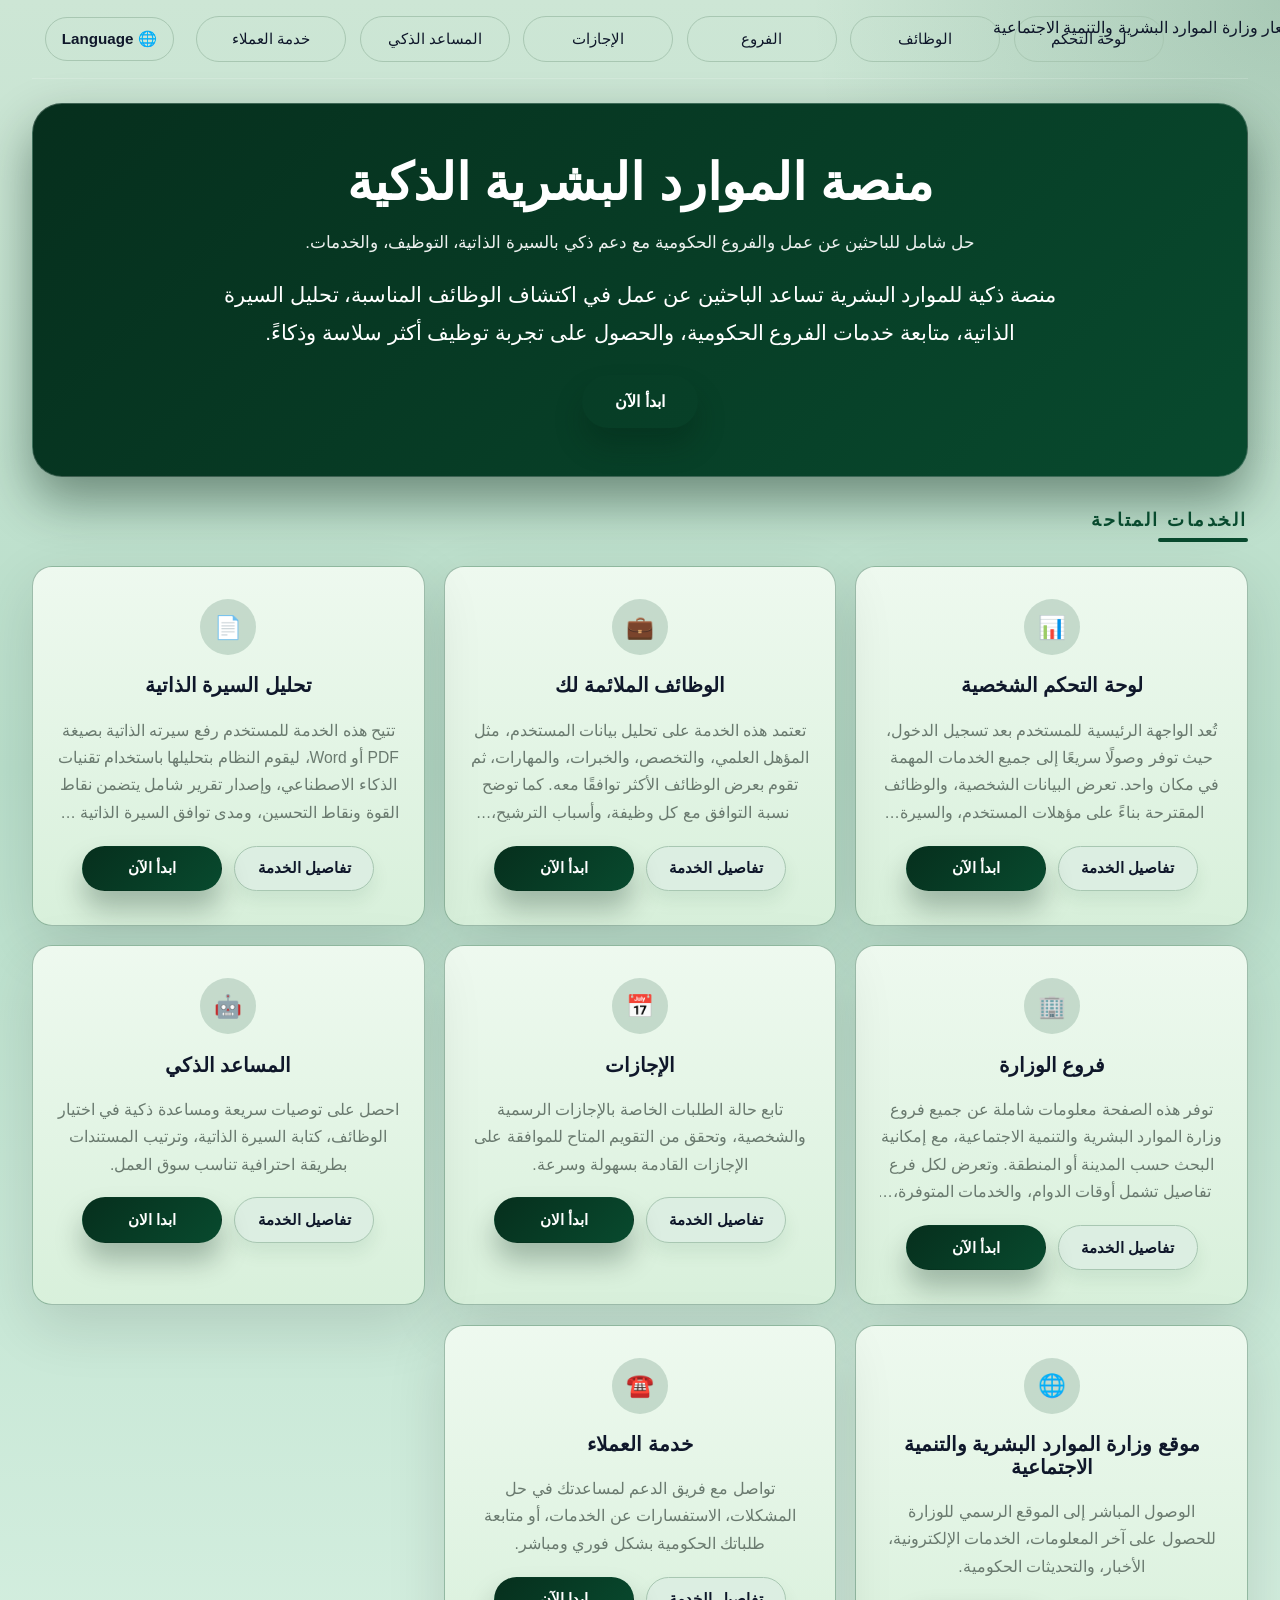
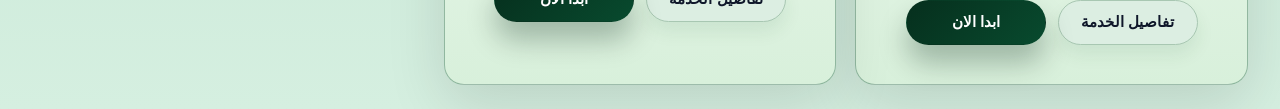
==== index.html @ 4b4c6378 "First commit" ====
<!DOCTYPE html>
<html lang="ar">
<head>
  <meta charset="UTF-8" />
  <meta name="viewport" content="width=device-width, initial-scale=1.0" />
  <title>المنصة الذكية للموارد البشرية</title>
  <link rel="stylesheet" href="styles.css" />
</head>
<body>
  <header class="topbar">
    <div class="lang-wrapper">
      <button id="languageToggle" class="lang-switch" aria-label="Change language">🌐 Language</button>
      <div id="languageMenu" class="lang-menu hidden" aria-label="Language options">
        <button class="lang-option" data-lang="ar">العربية</button>
        <button class="lang-option" data-lang="en">English</button>
      </div>
    </div>
    <button id="menuToggle" class="menu-toggle" aria-label="فتح القائمة">☰</button>
    <nav class="main-nav">
      <button class="nav-btn" data-page="dashboard">لوحة التحكم</button>
      <button class="nav-btn" data-page="jobs">الوظائف</button>
      <button class="nav-btn" data-page="branches">الفروع</button>
      <button class="nav-btn" data-page="holidays">الإجازات</button>
      <button class="nav-btn" data-page="assistant">المساعد الذكي</button>
      <button class="nav-btn" data-page="support">خدمة العملاء</button>
    </nav>
    <img class="header-logo" src="https://www.hrsd.gov.sa/themes/custom/hrsd_saud/logo.svg" alt="شعار وزارة الموارد البشرية والتنمية الاجتماعية" />
  </header>

  <main>
    <section id="home" class="page active">
    <div class="hero">
      <h1>منصة الموارد البشرية الذكية</h1>
      <p>حل شامل للباحثين عن عمل والفروع الحكومية مع دعم ذكي بالسيرة الذاتية، التوظيف، والخدمات.</p>
      <div class="hero-banner">
        <p>منصة ذكية للموارد البشرية تساعد الباحثين عن عمل في اكتشاف الوظائف المناسبة، تحليل السيرة الذاتية، متابعة خدمات الفروع الحكومية، والحصول على تجربة توظيف أكثر سلاسة وذكاءً.</p>
      </div>
      <button id="startBtn" class="primary-btn">ابدأ الآن</button>
    </div>
    <div class="services-header">
      <h2>الخدمات المتاحة</h2>
      <span class="services-underline"></span>
    </div>
    <div class="section-grid">
      <article class="summary-card service-card">
        <div class="service-icon">📊</div>
        <h3>لوحة التحكم الشخصية</h3>
        <p>تُعد الواجهة الرئيسية للمستخدم بعد تسجيل الدخول، حيث توفر وصولًا سريعًا إلى جميع الخدمات المهمة في مكان واحد. تعرض البيانات الشخصية، والوظائف المقترحة بناءً على مؤهلات المستخدم، والسيرة الذاتية المرفوعة، بالإضافة إلى الإشعارات والتنبيهات الخاصة بالوظائف والخدمات الجديدة، مما يسهّل متابعة جميع الأنشطة من خلال لوحة واحدة.</p>
        <div class="card-actions">
          <button class="secondary-btn">تفاصيل الخدمة</button>
          <button class="primary-btn">ابدأ الآن</button>
        </div>
      </article>
      <article class="summary-card service-card">
        <div class="service-icon">💼</div>
        <h3>الوظائف الملائمة لك</h3>
        <p>تعتمد هذه الخدمة على تحليل بيانات المستخدم، مثل المؤهل العلمي، والتخصص، والخبرات، والمهارات، ثم تقوم بعرض الوظائف الأكثر توافقًا معه. كما توضح نسبة التوافق مع كل وظيفة، وأسباب الترشيح، والمهارات التي ينصح بتطويرها لزيادة فرص القبول.</p>
        <div class="card-actions">
          <button class="secondary-btn">تفاصيل الخدمة</button>
          <button class="primary-btn">ابدأ الآن</button>
        </div>
      </article>
      <article class="summary-card service-card">
        <div class="service-icon">📄</div>
        <h3>تحليل السيرة الذاتية</h3>
        <p>تتيح هذه الخدمة للمستخدم رفع سيرته الذاتية بصيغة PDF أو Word، ليقوم النظام بتحليلها باستخدام تقنيات الذكاء الاصطناعي، وإصدار تقرير شامل يتضمن نقاط القوة ونقاط التحسين، ومدى توافق السيرة الذاتية مع متطلبات سوق العمل وأنظمة التوظيف، مع تقديم اقتراحات تساعد على تحسينها قبل التقديم على الوظائف.</p>
        <div class="card-actions">
          <button class="secondary-btn">تفاصيل الخدمة</button>
          <button class="primary-btn">ابدأ الآن</button>
        </div>
      </article>
      <article class="summary-card service-card">
        <div class="service-icon">🏢</div>
        <h3>فروع الوزارة</h3>
        <p>توفر هذه الصفحة معلومات شاملة عن جميع فروع وزارة الموارد البشرية والتنمية الاجتماعية، مع إمكانية البحث حسب المدينة أو المنطقة. وتعرض لكل فرع تفاصيل تشمل أوقات الدوام، والخدمات المتوفرة، والفئات التي يخدمها (رجال، نساء، أو كلاهما)، بالإضافة إلى الموقع ووسائل التواصل.</p>
        <div class="card-actions">
          <button class="secondary-btn">تفاصيل الخدمة</button>
          <button class="primary-btn">ابدأ الآن</button>
        </div>
      </article>
      <article class="summary-card service-card">
        <div class="service-icon">📅</div>
        <h3>الإجازات</h3>
        <p>تابع حالة الطلبات الخاصة بالإجازات الرسمية والشخصية، وتحقق من التقويم المتاح للموافقة على الإجازات القادمة بسهولة وسرعة.</p>
        <div class="card-actions">
          <button class="secondary-btn">تفاصيل الخدمة</button>
          <button class="primary-btn">ابدأ الان</button>
        </div>
      </article>
      <article class="summary-card service-card">
        <div class="service-icon">🤖</div>
        <h3>المساعد الذكي</h3>
        <p>احصل على توصيات سريعة ومساعدة ذكية في اختيار الوظائف، كتابة السيرة الذاتية، وترتيب المستندات بطريقة احترافية تناسب سوق العمل.</p>
        <div class="card-actions">
          <button class="secondary-btn">تفاصيل الخدمة</button>
          <button class="primary-btn">ابدا الان</button>
        </div>
      </article>
      <article class="summary-card service-card">
        <div class="service-icon">🌐</div>
        <h3>موقع وزارة الموارد البشرية والتنمية الاجتماعية</h3>
        <p>الوصول المباشر إلى الموقع الرسمي للوزارة للحصول على آخر المعلومات، الخدمات الإلكترونية، الأخبار، والتحديثات الحكومية.</p>
        <div class="card-actions">
          <button class="secondary-btn">تفاصيل الخدمة </button>
          <button class="primary-btn">ابدا الان</button>
        </div>
      </article>
      <article class="summary-card service-card">
        <div class="service-icon">☎️</div>
        <h3>خدمة العملاء</h3>
        <p>تواصل مع فريق الدعم لمساعدتك في حل المشكلات، الاستفسارات عن الخدمات، أو متابعة طلباتك الحكومية بشكل فوري ومباشر.</p>
        <div class="card-actions">
          <button class="secondary-btn">تفاصيل الخدمة</button>
          <button class="primary-btn">ابدا الآن</button>
        </div>
      </article>
    </div>
  </section>

  <section id="auth" class="page">
      <div class="auth-panel">
        <div class="auth-tabs">
          <button class="tab-btn active" data-auth="register">إنشاء حساب</button>
          <button class="tab-btn" data-auth="login">تسجيل دخول</button>
        </div>
        <div class="auth-content">
          <form id="registerForm" class="auth-form active">
            <h2>إنشاء حساب جديد</h2>
            <div class="form-grid">
              <label>
                الاسم الكامل
                <input id="regName" type="text" placeholder="أدخل اسمك الكامل" required />
              </label>
              <label>
                البريد الإلكتروني
                <input id="regEmail" type="email" placeholder="example@mail.com" required />
              </label>
              <label>
                المؤهل العلمي
                <input id="regQualification" type="text" placeholder="بكالوريوس / ماجستير" required />
              </label>
              <label>
                التخصص
                <input id="regMajor" type="text" placeholder="مثال: تقنية معلومات" required />
              </label>
              <label>
                سنوات الخبرة
                <input id="regExperience" type="number" min="0" max="50" placeholder="مثال: 5" required />
              </label>
              <label>
                المهارات
                <input id="regSkills" type="text" placeholder="مثال: JavaScript, إدارة مشاريع" required />
              </label>
              <label>
                الشهادات المهنية
                <input id="regCertificates" type="text" placeholder="مثال: PMP, ICDL" />
              </label>
              <label>
                اللغات
                <input id="regLanguages" type="text" placeholder="مثال: العربية، الإنجليزية" required />
              </label>
              <label>
                رقم الهاتف السعودي
                <input id="regPhone" type="text" placeholder="05XXXXXXXX" maxlength="10" required />
              </label>
              <label>
                كلمة السر
                <input id="regPassword" type="password" placeholder="********" minlength="6" required />
              </label>
            </div>
            <button type="submit" class="primary-btn">إنشاء الحساب</button>
          </form>

          <form id="loginForm" class="auth-form">
            <h2>تسجيل دخول</h2>
            <label>
              رقم الهاتف السعودي
              <input id="loginPhone" type="text" placeholder="05XXXXXXXX" maxlength="10" required />
            </label>
            <p class="hint">سيتم إرسال رمز تحقق إلى رقم الهاتف للدخول.</p>
            <button type="submit" class="primary-btn">طلب رمز التحقق</button>
          </form>
        </div>
      </div>
    </section>

    <section id="verify" class="page">
      <div class="form-card">
        <h2>تأكيد الحساب</h2>
        <p>لقد أرسلنا رمز التحقق إلى رقم هاتفك.</p>
        <div class="verification-codes">
          <p>رمز الهاتف: <strong id="displayPhoneCode">-</strong></p>
        </div>
        <form id="verifyForm" class="auth-form">
          <label>
            رمز الهاتف (4 أرقام)
            <input id="verifyPhoneCode" type="text" maxlength="4" inputmode="numeric" placeholder="1234" required />
          </label>
          <button type="submit" class="primary-btn">تأكيد الحساب</button>
        </form>
        <p class="hint">تستطيع العودة إلى لوحة التحكم بعد تأكيد الحساب.</p>
      </div>
    </section>

    <section id="dashboard" class="page">
      <div class="page-header">
        <div>
          <h2>لوحة التحكم الشخصية</h2>
          <p>عرض سريع لكل البيانات والوظائف المقترحة والإشعارات.</p>
        </div>
        <div class="stats-row">
          <div class="stat-card"><strong id="statJobs">0</strong><span>وظيفة مقترحة</span></div>
          <div class="stat-card"><strong id="statTests">0</strong><span>اختبارات مكتملة</span></div>
          <div class="stat-card"><strong id="statNotifications">0</strong><span>إشعارات</span></div>
        </div>
      </div>
      <div class="profile-box">
        <div>
          <h3 id="profileName">اسم المستخدم</h3>
          <p id="profileEmail">example@mail.com</p>
          <p id="profileQualification">المؤهل: -</p>
          <p id="profileMajor">التخصص: -</p>
        </div>
        <div class="profile-details">
          <p><strong>الخبرة:</strong> <span id="profileExperience">-</span> سنة</p>
          <p><strong>المهارات:</strong> <span id="profileSkills">-</span></p>
          <p><strong>الشهادات:</strong> <span id="profileCertificates">-</span></p>
          <p><strong>اللغات:</strong> <span id="profileLanguages">-</span></p>
        </div>
      </div>
      <div class="section-grid">
        <article class="summary-card">
          <h3>الوظائف المقترحة</h3>
          <p>يعرض النظام أفضل الفرص بناء على ملفك الشخصي.</p>
        </article>
        <article class="summary-card">
          <h3>السيرة الذاتية</h3>
          <p>يمكنك رفع ملف السيرة الذاتية لتحليل ذكي وتوصيات مباشرة.</p>
        </article>
        <article class="summary-card">
          <h3>آخر الأنشطة</h3>
          <p>متابعة إجراءات التقديم، التقييمات، والوظائف المحفوظة.</p>
        </article>
      </div>
    </section>

    <section id="jobs" class="page">
      <div class="page-header">
        <div>
          <h2>الوظائف المناسبة حسب مؤهلاتك</h2>
          <p>اعرض الوظائف المقترحة مع نسبة التوافق والتوصيات الذكية.</p>
        </div>
      </div>
      <div id="jobsList" class="job-list"></div>
    </section>

    <section id="cv" class="page">
      <div class="page-header">
        <div>
          <h2>محلل السيرة الذاتية</h2>
          <p>ارفع ملف السيرة الذاتية للحصول على تقرير ذكي وتحسينات.</p>
        </div>
      </div>
      <div class="form-card">
        <form id="cvForm">
          <label>
            اختر ملف السيرة الذاتية (PDF أو Word)
            <input id="cvFile" type="file" accept=".pdf,.doc,.docx" />
          </label>
          <button type="submit" class="primary-btn">تحليل السيرة الذاتية</button>
        </form>
      </div>
      <div id="cvResult" class="analysis-card hidden">
        <h3>نتائج تحليل السيرة الذاتية</h3>
        <div class="analysis-grid">
          <div><strong>جودة السيرة:</strong> <span id="cvQuality">-</span></div>
          <div><strong>التوافق مع ATS:</strong> <span id="cvAts">-</span></div>
          <div><strong>نقاط القوة:</strong> <span id="cvStrengths">-</span></div>
          <div><strong>نقاط الضعف:</strong> <span id="cvWeaknesses">-</span></div>
          <div><strong>المهارات المكتشفة:</strong> <span id="cvSkills">-</span></div>
          <div><strong>المهارات الناقصة:</strong> <span id="cvMissing">-</span></div>
        </div>
        <p id="cvAdvice"></p>
      </div>
    </section>

    <section id="branches" class="page">
      <div class="page-header">
        <div>
          <h2>فروع وزارة الموارد البشرية</h2>
          <p>البحث حسب المدينة أو المنطقة ومعرفة الخدمات والأوقات.</p>
        </div>
        <label class="search-box">
          <span>البحث في الفروع</span>
          <input id="branchSearch" type="search" placeholder="ابحث باسم المدينة أو الفرع" />
        </label>
      </div>
      <div id="branchesList" class="branch-grid"></div>
    </section>

    <section id="ratings" class="page">
      <div class="page-header">
        <div>
          <h2>تقييم الفروع</h2>
          <p>شارك تجربتك واطلع على تقييمات المستخدمين وترتيب الفروع.</p>
        </div>
      </div>
      <div class="rating-summary">
        <div class="stat-card large"><strong id="avgRating">0.0</strong><span>متوسط تقييم الفروع</span></div>
        <div class="stat-card"><strong id="topBranch">-</strong><span>أفضل فرع</span></div>
        <div class="stat-card"><strong id="lowBranch">-</strong><span>أقل فرع تقييمًا</span></div>
      </div>
      <div id="ratingsList" class="comments-list"></div>
    </section>

    <section id="holidays" class="page">
      <div class="page-header">
        <div>
          <h2>الإجازات الرسمية</h2>
          <p>تعرف على الإجازات القادمة والمدة المتبقية لكل إجازة.</p>
        </div>
      </div>
      <div id="holidaysList" class="holiday-grid"></div>
    </section>

    <section id="assistant" class="page">
      <div class="page-header">
        <div>
          <h2>المساعد الذكي للتوظيف</h2>
          <p>اسأل المساعد الذكي عن الوظائف والسيرة الذاتية والمقابلات الشخصية.</p>
        </div>
      </div>
      <div class="chat-card">
        <div id="chatMessages" class="chat-window"></div>
        <form id="chatForm" class="chat-input">
          <input id="chatInput" type="text" placeholder="اكتب سؤالك هنا..." autocomplete="off" />
          <button type="submit" class="primary-btn">إرسال</button>
        </form>
      </div>
    </section>

    <section id="support" class="page">
      <div class="page-header">
        <div>
          <h2>خدمة العملاء</h2>
          <p>المساعد الذكي يجيب في البداية، ويمكنك طلب تحويل إلى موظف خدمات العملاء.</p>
        </div>
      </div>
      <div class="support-card">
        <p>الأسئلة الشائعة:</p>
        <ul>
          <li>كيفية تقديم طلب وظيفة؟</li>
          <li>ما هي شروط القبول؟</li>
          <li>ما هي الخدمات المتاحة؟</li>
          <li>أين مواقع الفروع؟</li>
          <li>ما هي مواعيد العمل؟</li>
        </ul>
        <button id="contactAgent" class="secondary-btn">التحدث مع موظف خدمة العملاء</button>
      </div>
      <div id="supportStatus" class="support-status hidden">
        <p>تم تحويلك إلى موظف خدمة العملاء. جاري المتابعة...</p>
      </div>
    </section>

    <section id="tests" class="page">
      <div class="page-header">
        <div>
          <h2>اختبارات المقابلات الشخصية</h2>
          <p>اختر الوظيفة وأجب على الأسئلة لتحصل على تقييم وتحسين أداءك.</p>
        </div>
      </div>
      <div class="test-card">
        <label>
          اختر الوظيفة
          <select id="testJobSelect">
            <option value="مطور ويب">مطور ويب</option>
            <option value="دعم فني">دعم فني</option>
            <option value="مدير مشروع">مدير مشروع</option>
            <option value="خدمة العملاء">خدمة العملاء</option>
          </select>
        </label>
        <button id="startTestBtn" class="primary-btn">بدء الاختبار</button>
      </div>
      <div id="testArea" class="test-area hidden">
        <form id="testForm"></form>
      </div>
      <div id="testResult" class="analysis-card hidden"></div>
    </section>
  </main>

  <script src="script.js"></script>
</body>
</html>
---- styles.css ----
:root {
  color-scheme: dark;
  --bg: #d4e8db;
  --surface: #f0f8f2;
  --surface-soft: #dceee2;
  --surface-strong: #c4e3d1;
  --text: #0f172a;
  --muted: #6a7a6f;
  --border: #a8c7b2;
  --accent: #084a2e;
  --accent-strong: #062f1d;
  --accent-alt: #2e90fa;
  --danger: #f97316;
  --radius: 20px;
  --shadow: 0 20px 40px rgba(5, 33, 18, 0.24);
  --shadow-soft: 0 12px 28px rgba(5, 33, 18, 0.18);
}

* {
  box-sizing: border-box;
}

body {
  margin: 0;
  min-height: 100vh;
  direction: rtl;
  font-family: "Segoe UI", Tahoma, Geneva, Verdana, sans-serif;
  background: radial-gradient(circle at top right, rgba(8, 74, 44, 0.18), transparent 22%),
    linear-gradient(180deg, #cde6d5 0%, #b8deca 45%, #d5efe0 100%);
  color: var(--text);
  padding: 0 2rem 1.5rem;
}

.topbar,
main {
  max-width: 1440px;
  width: 100%;
  margin: 0 auto;
}

.topbar {
  position: relative;
  display: grid;
  grid-template-columns: auto 1fr auto;
  align-items: center;
  gap: 1rem;
  padding: 1rem 1.25rem;
  background: none;
  border-bottom: 1px solid rgba(255, 255, 255, 0.16);
  box-shadow: none;
  z-index: 20;
}

.header-logo {
  position: absolute;
  right: -4rem;
  top: 50%;
  transform: translateY(-50%);
  height: 42px;
  width: auto;
}
.brand {
  position: absolute;
  left: 0.8rem;
  top: 50%;
  transform: translateY(-50%);
  font-size: 1.2rem;
  font-weight: 800;
  letter-spacing: 0.08em;
  color: var(--accent);
}

.lang-wrapper {
  position: absolute;
  left: 0.8rem;
  top: 50%;
  transform: translateY(-50%);
}

.lang-switch {
  padding: 0.75rem 1rem;
  border-radius: 999px;
  border: 1px solid var(--border);
  background: transparent;
  color: var(--text);
  font-size: 0.95rem;
  font-weight: 700;
  cursor: pointer;
  transition: background-color 0.2s ease, color 0.2s ease, border-color 0.2s ease;
}

.lang-switch:hover {
  background: var(--accent);
  color: #ffffff;
  border-color: transparent;
}

.lang-menu {
  position: absolute;
  top: calc(100% + 0.5rem);
  left: 0;
  min-width: 170px;
  background: #ffffff;
  border: 1px solid var(--border);
  border-radius: 16px;
  box-shadow: 0 18px 30px rgba(15, 23, 42, 0.12);
  padding: 0.5rem;
  display: flex;
  flex-direction: column;
  gap: 0.4rem;
  z-index: 30;
}

.lang-option {
  border: none;
  background: transparent;
  padding: 0.75rem 1rem;
  border-radius: 12px;
  text-align: left;
  font-size: 0.95rem;
  font-weight: 700;
  color: var(--text);
  cursor: pointer;
  transition: background-color 0.2s ease, color 0.2s ease;
}

.lang-option:hover {
  background: var(--accent);
  color: #ffffff;
}

.hidden {
  display: none !important;
}

.menu-toggle {
  display: none;
  width: 44px;
  height: 44px;
  border: 1px solid var(--border);
  background: var(--surface);
  color: var(--text);
  border-radius: 14px;
  font-size: 1.4rem;
  cursor: pointer;
}

.main-nav {
  display: flex;
  flex-wrap: wrap;
  justify-content: flex-start;
  justify-self: end;
  gap: 0.85rem;
  margin-right: 4rem;
  margin-left: 0;
}

.nav-btn {
  min-width: 150px;
  padding: 0.95rem 1.4rem;
}

.topbar.nav-open .main-nav {
  display: flex;
  flex-direction: column;
}

.nav-btn,
.primary-btn,
.secondary-btn,
.tab-btn {
  border: 1px solid transparent;
  border-radius: 999px;
  padding: 0.8rem 1.3rem;
  font-size: 0.95rem;
  cursor: pointer;
  transition: transform 0.2s ease, background-color 0.2s ease, color 0.2s ease, border-color 0.2s ease;
}

.nav-btn,
.secondary-btn,
.tab-btn {
  background: transparent;
  color: var(--text);
  border-color: var(--border);
}

.nav-btn.active,
.nav-btn:hover,
.tab-btn.active,
.tab-btn:hover,
.secondary-btn:hover {
  background: var(--accent);
  color: #fff;
  border-color: transparent;
}

.primary-btn {
  background: linear-gradient(135deg, var(--accent-strong), var(--accent));
  color: #ffffff;
  font-weight: 700;
  box-shadow: 0 18px 28px rgba(5, 33, 18, 0.28);
}

button#startBtn.primary-btn {
  background: linear-gradient(135deg, var(--accent-strong), var(--accent)) !important;
  background-color: transparent !important;
  background-image: none !important;
  color: #ffffff !important;
  border: 1px solid transparent !important;
  box-shadow: 0 18px 28px rgba(5, 33, 18, 0.28) !important;
  padding: 1rem 2rem;
  font-size: 1rem;
  font-weight: 700;
}

button#startBtn.primary-btn:hover {
  transform: translateY(-1px);
  opacity: 0.98;
}

.auth-btn {
  background: var(--surface-soft);
  color: var(--text);
  border-color: var(--border);
}

.container {
  padding: 2rem 1.5rem 3rem;
  max-width: 1140px;
  margin: 0 auto;
}

.page {
  display: none;
  animation: fadeIn 0.35s ease;
}

.page.active {
  display: block;
}

.hero,
.content-card,
.form-card,
.profile-box,
.chat-card,
.support-card,
.test-card,
.analysis-card,
.rating-summary .stat-card,
.job-card,
.branch-card,
.holiday-card {
  background: var(--surface);
  border: 1px solid rgba(168, 199, 178, 0.5);
  border-radius: var(--radius);
  padding: 2rem;
  box-shadow: var(--shadow-soft);
}

.hero {
  text-align: center;
  background: linear-gradient(135deg, var(--accent-strong), var(--accent));
  color: #ffffff;
  border: 1px solid rgba(255, 255, 255, 0.22);
  border-radius: 30px;
  padding: 3rem 2rem;
  margin: 1.5rem 0 2rem;
  box-shadow: 0 24px 50px rgba(5, 33, 18, 0.44);
}

.hero h1 {
  margin: 0 0 1rem;
  font-size: clamp(2rem, 4vw, 3.8rem);
  color: #ffffff;
}

.hero p {
  margin: 0 0 1.2rem;
  color: rgba(255, 255, 255, 0.92);
  font-size: 1.05rem;
  line-height: 1.75;
}

.hero-banner {
  margin: 0 auto 1.5rem;
  max-width: 860px;
  padding: 0;
  border-radius: 0;
  background: transparent;
  color: #ffffff;
  box-shadow: none;
}

.hero-banner p {
  margin: 0;
  font-size: 1.3rem;
  line-height: 1.8;
  color: #ffffff;
}

.section-grid,
.profile-details,
.stats-row,
.analysis-grid,
.branch-grid,
.holiday-grid,
.job-list,
.comments-list {
  display: grid;
  gap: 1.2rem;
}

.section-grid {
  grid-template-columns: repeat(4, minmax(240px, 1fr));
  margin-top: 1.5rem;
}

@media (max-width: 1280px) {
  .section-grid {
    grid-template-columns: repeat(3, minmax(240px, 1fr));
  }
}

@media (max-width: 980px) {
  .section-grid {
    grid-template-columns: repeat(2, minmax(240px, 1fr));
  }
}

@media (max-width: 700px) {
  .section-grid {
    grid-template-columns: 1fr;
  }
}

.services-header {
  display: flex;
  flex-direction: column;
  align-items: flex-start;
  gap: 0.45rem;
  margin-top: 1.5rem;
}

.services-header h2 {
  margin: 0;
  font-size: 1.12rem;
  font-weight: 700;
  letter-spacing: 0.14em;
  color: var(--accent);
  text-transform: uppercase;
}

.services-underline {
  display: block;
  width: 90px;
  height: 4px;
  border-radius: 999px;
  background: var(--accent);
}

.service-card {
  display: flex;
  flex-direction: column;
  align-items: center;
  text-align: center;
  min-height: 360px;
  padding: 2rem 1.5rem;
  gap: 1.2rem;
  border-radius: 20px;
  border: 1px solid rgba(8, 74, 44, 0.35);
  background: linear-gradient(180deg, #eef9ef 0%, #d8f0db 100%);
  box-shadow: 0 18px 40px rgba(8, 74, 44, 0.18);
}

.service-card .service-icon {
  width: 56px;
  height: 56px;
  display: grid;
  place-items: center;
  border-radius: 50%;
  background: rgba(8, 74, 44, 0.17);
  color: var(--accent);
  font-size: 1.4rem;
}

.service-card h3 {
  margin: 0;
  font-size: 1.22rem;
  font-weight: 700;
  color: var(--text);
}

.service-card p {
  margin: 0;
  color: var(--muted);
  font-size: 0.98rem;
  line-height: 1.75;
  display: -webkit-box;
  -webkit-line-clamp: 4;
  -webkit-box-orient: vertical;
  overflow: hidden;
}

.card-actions {
  display: flex;
  gap: 0.75rem;
  width: 100%;
  justify-content: center;
  flex-wrap: wrap;
}

.card-actions button {
  width: auto;
  min-width: 140px;
}

.secondary-btn {
  background: #f5fcf7;
  color: var(--accent-strong);
  border: 1px solid rgba(8, 74, 44, 0.28);
  font-weight: 700;
  box-shadow: 0 10px 18px rgba(8, 74, 44, 0.08);
}

.secondary-btn:hover {
  background: #e6f5ea;
}

.summary-card,
.stat-card,
.job-card,
.branch-card,
.holiday-card,
.analysis-card,
.profile-box,
.chat-card,
.support-card,
.test-card {
  box-shadow: 0 20px 60px rgba(0, 0, 0, 0.12);
}

.summary-card h3,
.page-header h2,
.form-card h2,
.auth-panel h2,
.analysis-card h3 {
  margin-top: 0;
}

.page-header {
  display: flex;
  justify-content: space-between;
  align-items: center;
  gap: 1rem;
  margin-bottom: 1.5rem;
}

.page-header h2 {
  margin: 0;
}

.page-header p {
  margin: 0.5rem 0 0;
  color: var(--muted);
}

.auth-panel {
  display: grid;
  gap: 1rem;
  max-width: 950px;
  margin: 0 auto;
}

.auth-tabs {
  display: flex;
  gap: 0.7rem;
  flex-wrap: wrap;
}

.auth-content {
  display: grid;
  gap: 1rem;
}

.auth-form {
  display: none;
}

.auth-form.active {
  display: grid;
}

.form-grid {
  display: grid;
  gap: 1rem;
  grid-template-columns: repeat(auto-fit, minmax(230px, 1fr));
}

label {
  display: grid;
  gap: 0.45rem;
  color: var(--muted);
  font-size: 0.95rem;
}

input,
input,
select,
textarea {
  width: 100%;
  padding: 0.95rem 1rem;
  border-radius: 16px;
  border: 1px solid var(--border);
  background: var(--surface-soft);
  color: var(--text);
  font-size: 1rem;
}

input::placeholder,
select {
  color: var(--muted);
}

.auth-btn,
.secondary-btn {
  min-width: 130px;
}

label {
  color: var(--text);
}

.verification-codes {
  display: grid;
  gap: 0.8rem;
  margin-bottom: 1rem;
}

.form-card,
.profile-box,
.chat-card,
.support-card,
.test-card,
.analysis-card,
.job-card,
.branch-card,
.holiday-card {
  margin-bottom: 1.5rem;
}

.profile-box {
  display: grid;
  grid-template-columns: 1.3fr 1fr;
  gap: 1.5rem;
}

.profile-box p,
.profile-box strong {
  margin: 0.25rem 0;
}

.stats-row,
.rating-summary {
  display: grid;
  grid-template-columns: repeat(auto-fit, minmax(150px, 1fr));
  gap: 1rem;
}

.stat-card {
  padding: 1.4rem;
  text-align: center;
}

.stat-card.large {
  grid-column: span 2;
}

.stat-card strong {
  display: block;
  font-size: 2rem;
  margin-bottom: 0.5rem;
}

.job-list,
.branch-grid,
.holiday-grid,
.comments-list {
  grid-template-columns: repeat(auto-fit, minmax(280px, 1fr));
}

.job-card,
.branch-card,
.holiday-card {
  position: relative;
}

.job-card h3,
.branch-card h3,
.holiday-card h3 {
  margin: 0 0 0.75rem;
}

.job-card p,
.branch-card p,
.holiday-card p,
.analysis-card p {
  color: var(--muted);
  line-height: 1.7;
}

.badge {
  display: inline-flex;
  align-items: center;
  gap: 0.35rem;
  padding: 0.55rem 0.95rem;
  border-radius: 999px;
  background: rgba(27, 131, 84, 0.12);
  color: var(--accent);
  font-size: 0.85rem;
  margin-right: 0.4rem;
}

.badge span {
  font-weight: 700;
}

.job-actions {
  display: flex;
  flex-wrap: wrap;
  gap: 0.7rem;
  margin-top: 1rem;
}

.secondary-btn {
  background: var(--surface-soft);
  color: var(--text);
  border-color: var(--border);
}

.progress-bar {
  height: 12px;
  width: 100%;
  border-radius: 999px;
  background: #e2e8f0;
  overflow: hidden;
  margin: 0.85rem 0 0.6rem;
}

.progress-fill {
  height: 100%;
  border-radius: inherit;
  background: linear-gradient(90deg, var(--accent), var(--accent-alt));
}

.star-row {
  display: flex;
  gap: 0.25rem;
  margin: 0.8rem 0;
}

.star {
  color: #facc15;
}

.chat-card {
  display: grid;
  gap: 1rem;
}

.chat-window {
  min-height: 280px;
  max-height: 420px;
  overflow-y: auto;
  display: grid;
  gap: 0.85rem;
  padding: 1rem;
  border-radius: 20px;
  background: rgba(255, 255, 255, 0.04);
}

.chat-message {
  max-width: 85%;
  padding: 0.95rem 1rem;
  border-radius: 18px;
  line-height: 1.6;
}

.chat-message.user {
  justify-self: end;
  background: rgba(56, 189, 248, 0.22);
}

.chat-message.bot {
  justify-self: start;
  background: rgba(255, 255, 255, 0.08);
}

.chat-input {
  display: flex;
  gap: 0.8rem;
  align-items: center;
}

.chat-input input {
  flex: 1;
}

.support-card ul {
  margin: 1rem 0 0;
  padding-left: 1.2rem;
}

.support-status {
  padding: 1.5rem;
  border-radius: 18px;
  background: rgba(56, 189, 248, 0.08);
}

.hidden {
  display: none !important;
}

.test-card,
.analysis-card {
  width: 100%;
}

.test-area {
  margin-top: 1.5rem;
}

.test-question {
  margin-bottom: 1rem;
}

.test-question p {
  margin-bottom: 0.7rem;
}

.test-question label {
  width: 100%;
}

.holiday-card {
  padding: 1.5rem;
}

.search-box {
  display: grid;
  align-items: center;
  gap: 0.5rem;
}

.search-box input {
  max-width: 380px;
}

.analysis-grid {
  display: grid;
  gap: 1rem;
  grid-template-columns: repeat(auto-fit, minmax(220px, 1fr));
  margin-top: 1rem;
}

@keyframes fadeIn {
  from { opacity: 0; transform: translateY(10px); }
  to { opacity: 1; transform: translateY(0); }
}

@media (max-width: 980px) {
  .topbar {
    grid-template-columns: auto auto;
    align-items: center;
    grid-template-areas:
      "brand auth"
      "menu menu"
      "nav nav";
  }

  .brand {
    grid-area: brand;
  }

  .auth-btn {
    grid-area: auth;
  }

  .menu-toggle {
    grid-area: menu;
    display: inline-flex;
    justify-content: center;
    align-items: center;
  }

  .main-nav {
    grid-area: nav;
    display: none;
    grid-template-columns: 1fr;
    gap: 0.65rem;
    padding-top: 0.5rem;
  }

  .topbar.nav-open .main-nav {
    display: grid;
  }

  .page-header {
    flex-direction: column;
    align-items: stretch;
  }

  .profile-box,
  .stats-row,
  .rating-summary {
    grid-template-columns: 1fr;
  }
}

@media (max-width: 700px) {
  .container {
    padding: 1rem;
  }

  .main-nav {
    justify-content: stretch;
  }

  .page-header,
  .auth-panel {
    gap: 1rem;
  }
}

/* Responsive improvements: make header, nav, grids and hero adapt better */
@media (max-width: 980px) {
  body {
    padding: 0.75rem 1rem 1.25rem;
  }

  .topbar {
    grid-template-columns: 1fr auto;
    padding: 0.6rem 0.8rem;
    gap: 0.5rem;
    align-items: center;
  }

  .header-logo {
    position: static;
    transform: none;
    right: auto;
    top: auto;
    height: 36px;
    margin-left: 0.5rem;
    margin-right: 0;
  }

  .lang-wrapper {
    position: static;
    transform: none;
    top: auto;
    left: auto;
    margin: 0;
  }

  .main-nav {
    margin-right: 0;
    display: none; /* toggled with .topbar.nav-open */
    padding-top: 0.5rem;
  }

  .topbar.nav-open .main-nav {
    display: grid;
    grid-template-columns: 1fr;
    gap: 0.6rem;
  }

  .nav-btn {
    min-width: 0;
    padding: 0.6rem 0.9rem;
    font-size: 0.95rem;
  }

  .menu-toggle {
    display: inline-flex;
  }

  .section-grid {
    grid-template-columns: repeat(2, minmax(200px, 1fr));
    gap: 1rem;
  }

  .service-card {
    min-height: auto;
    padding: 1rem;
  }

  .hero {
    padding: 2rem 1rem;
    border-radius: 20px;
  }
}

@media (max-width: 700px) {
  .section-grid {
    grid-template-columns: 1fr;
  }

  .section-grid .service-card {
    padding: 0.9rem;
  }

  .hero h1 {
    font-size: 1.6rem;
  }

  .page-header {
    flex-direction: column;
    gap: 0.6rem;
  }

  .profile-box {
    grid-template-columns: 1fr;
  }

  .chat-window {
    min-height: 220px;
    max-height: 360px;
  }
}
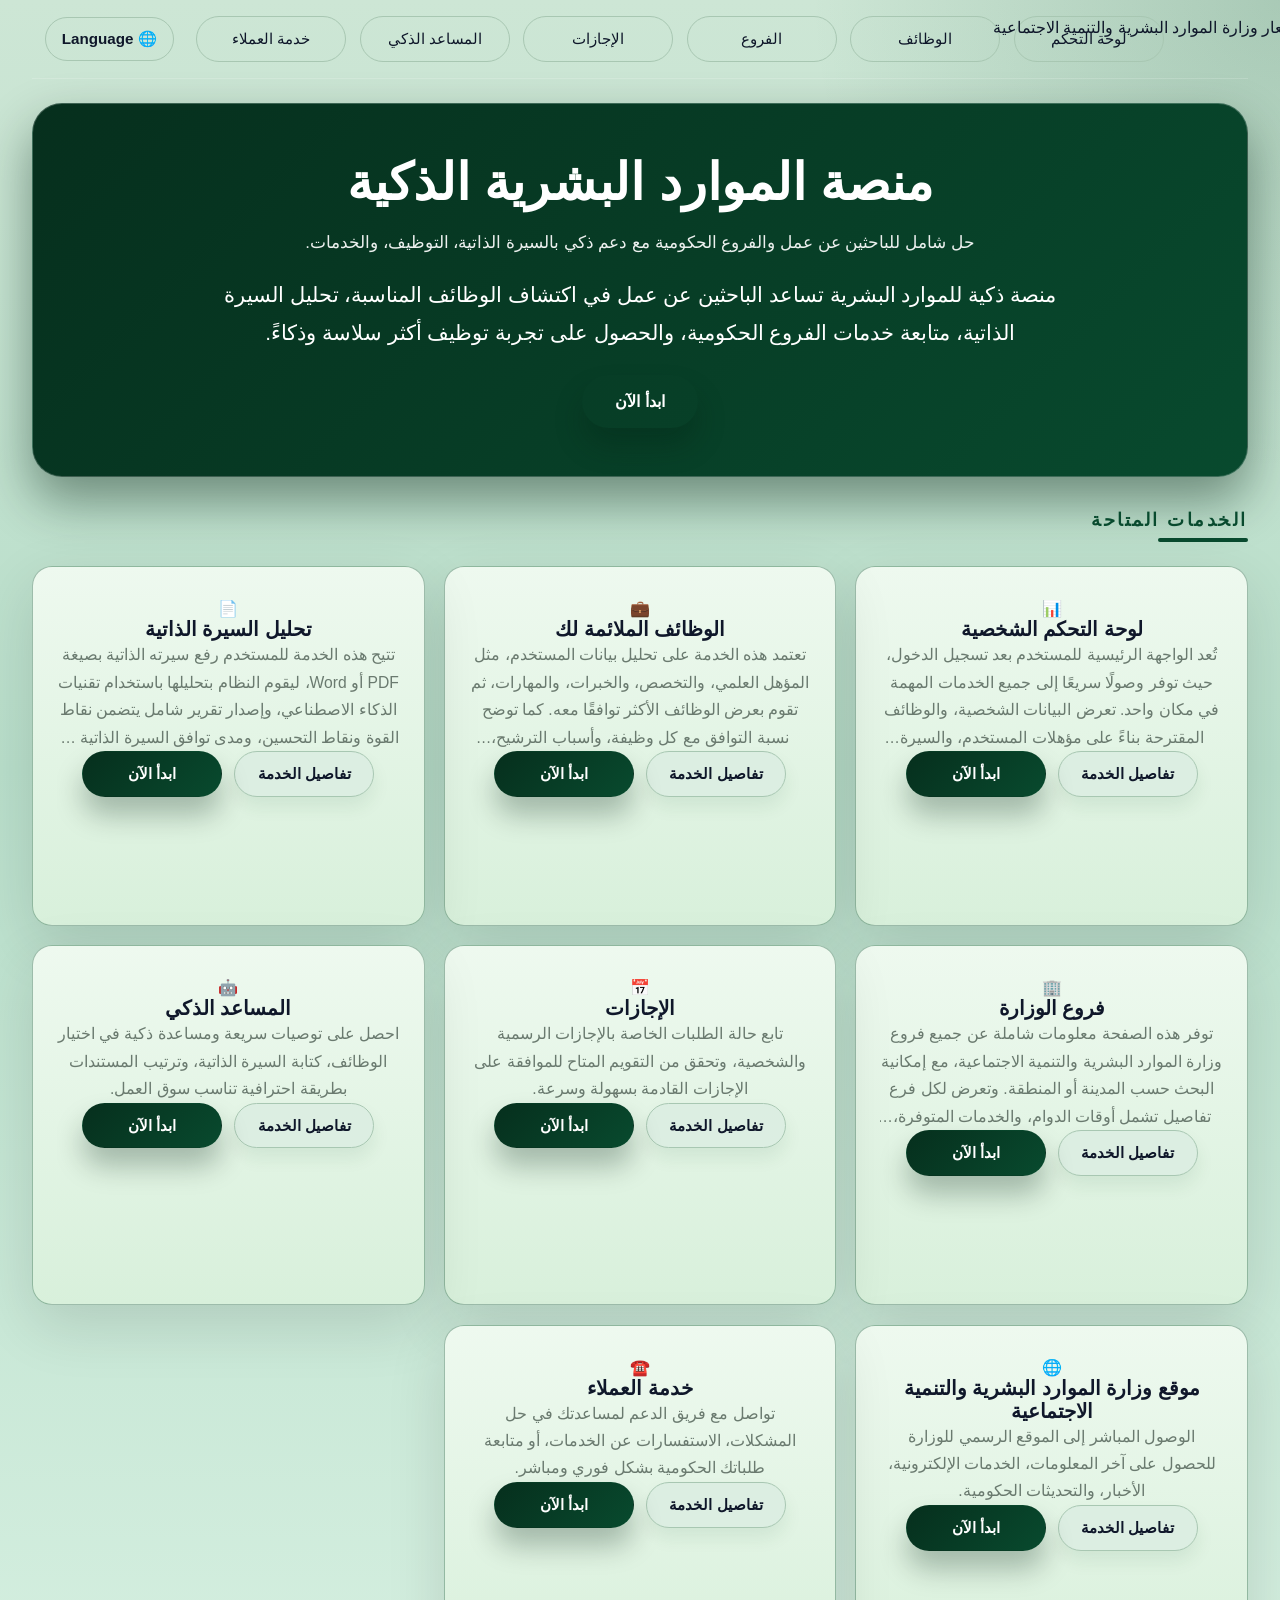
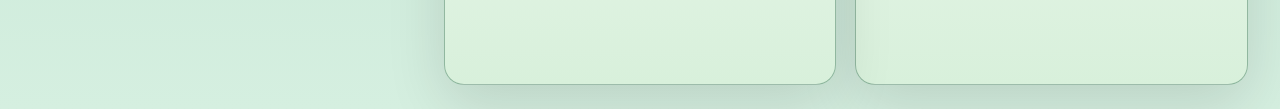
==== commit 10af736a: "تحديث الموقع" ====
--- a/index.html
+++ b/index.html
@@ -42,76 +42,76 @@
       <span class="services-underline"></span>
     </div>
     <div class="section-grid">
-      <article class="summary-card service-card">
+      <article class="summary-card service-card" data-section="dashboard">
         <div class="service-icon">📊</div>
         <h3>لوحة التحكم الشخصية</h3>
         <p>تُعد الواجهة الرئيسية للمستخدم بعد تسجيل الدخول، حيث توفر وصولًا سريعًا إلى جميع الخدمات المهمة في مكان واحد. تعرض البيانات الشخصية، والوظائف المقترحة بناءً على مؤهلات المستخدم، والسيرة الذاتية المرفوعة، بالإضافة إلى الإشعارات والتنبيهات الخاصة بالوظائف والخدمات الجديدة، مما يسهّل متابعة جميع الأنشطة من خلال لوحة واحدة.</p>
         <div class="card-actions">
-          <button class="secondary-btn">تفاصيل الخدمة</button>
-          <button class="primary-btn">ابدأ الآن</button>
-        </div>
-      </article>
-      <article class="summary-card service-card">
+          <button class="secondary-btn details-btn">تفاصيل الخدمة</button>
+          <button class="primary-btn" data-target="dashboard">ابدأ الآن</button>
+        </div>
+      </article>
+      <article class="summary-card service-card" data-section="jobs">
         <div class="service-icon">💼</div>
         <h3>الوظائف الملائمة لك</h3>
         <p>تعتمد هذه الخدمة على تحليل بيانات المستخدم، مثل المؤهل العلمي، والتخصص، والخبرات، والمهارات، ثم تقوم بعرض الوظائف الأكثر توافقًا معه. كما توضح نسبة التوافق مع كل وظيفة، وأسباب الترشيح، والمهارات التي ينصح بتطويرها لزيادة فرص القبول.</p>
         <div class="card-actions">
-          <button class="secondary-btn">تفاصيل الخدمة</button>
-          <button class="primary-btn">ابدأ الآن</button>
-        </div>
-      </article>
-      <article class="summary-card service-card">
+          <button class="secondary-btn details-btn">تفاصيل الخدمة</button>
+          <button class="primary-btn" data-target="jobs">ابدأ الآن</button>
+        </div>
+      </article>
+      <article class="summary-card service-card" data-section="cv">
         <div class="service-icon">📄</div>
         <h3>تحليل السيرة الذاتية</h3>
         <p>تتيح هذه الخدمة للمستخدم رفع سيرته الذاتية بصيغة PDF أو Word، ليقوم النظام بتحليلها باستخدام تقنيات الذكاء الاصطناعي، وإصدار تقرير شامل يتضمن نقاط القوة ونقاط التحسين، ومدى توافق السيرة الذاتية مع متطلبات سوق العمل وأنظمة التوظيف، مع تقديم اقتراحات تساعد على تحسينها قبل التقديم على الوظائف.</p>
         <div class="card-actions">
-          <button class="secondary-btn">تفاصيل الخدمة</button>
-          <button class="primary-btn">ابدأ الآن</button>
-        </div>
-      </article>
-      <article class="summary-card service-card">
+          <button class="secondary-btn details-btn">تفاصيل الخدمة</button>
+          <button class="primary-btn" data-target="cv">ابدأ الآن</button>
+        </div>
+      </article>
+      <article class="summary-card service-card" data-section="branches">
         <div class="service-icon">🏢</div>
         <h3>فروع الوزارة</h3>
         <p>توفر هذه الصفحة معلومات شاملة عن جميع فروع وزارة الموارد البشرية والتنمية الاجتماعية، مع إمكانية البحث حسب المدينة أو المنطقة. وتعرض لكل فرع تفاصيل تشمل أوقات الدوام، والخدمات المتوفرة، والفئات التي يخدمها (رجال، نساء، أو كلاهما)، بالإضافة إلى الموقع ووسائل التواصل.</p>
         <div class="card-actions">
-          <button class="secondary-btn">تفاصيل الخدمة</button>
-          <button class="primary-btn">ابدأ الآن</button>
-        </div>
-      </article>
-      <article class="summary-card service-card">
+          <button class="secondary-btn details-btn">تفاصيل الخدمة</button>
+          <button class="primary-btn" data-target="branches">ابدأ الآن</button>
+        </div>
+      </article>
+      <article class="summary-card service-card" data-section="holidays">
         <div class="service-icon">📅</div>
         <h3>الإجازات</h3>
         <p>تابع حالة الطلبات الخاصة بالإجازات الرسمية والشخصية، وتحقق من التقويم المتاح للموافقة على الإجازات القادمة بسهولة وسرعة.</p>
         <div class="card-actions">
-          <button class="secondary-btn">تفاصيل الخدمة</button>
-          <button class="primary-btn">ابدأ الان</button>
-        </div>
-      </article>
-      <article class="summary-card service-card">
+          <button class="secondary-btn details-btn">تفاصيل الخدمة</button>
+          <button class="primary-btn" data-target="holidays">ابدأ الآن</button>
+        </div>
+      </article>
+      <article class="summary-card service-card" data-section="assistant">
         <div class="service-icon">🤖</div>
         <h3>المساعد الذكي</h3>
         <p>احصل على توصيات سريعة ومساعدة ذكية في اختيار الوظائف، كتابة السيرة الذاتية، وترتيب المستندات بطريقة احترافية تناسب سوق العمل.</p>
         <div class="card-actions">
-          <button class="secondary-btn">تفاصيل الخدمة</button>
-          <button class="primary-btn">ابدا الان</button>
-        </div>
-      </article>
-      <article class="summary-card service-card">
+          <button class="secondary-btn details-btn">تفاصيل الخدمة</button>
+          <button class="primary-btn" data-target="assistant">ابدأ الآن</button>
+        </div>
+      </article>
+      <article class="summary-card service-card" data-section="website">
         <div class="service-icon">🌐</div>
         <h3>موقع وزارة الموارد البشرية والتنمية الاجتماعية</h3>
         <p>الوصول المباشر إلى الموقع الرسمي للوزارة للحصول على آخر المعلومات، الخدمات الإلكترونية، الأخبار، والتحديثات الحكومية.</p>
         <div class="card-actions">
-          <button class="secondary-btn">تفاصيل الخدمة </button>
-          <button class="primary-btn">ابدا الان</button>
-        </div>
-      </article>
-      <article class="summary-card service-card">
+          <button class="secondary-btn details-btn">تفاصيل الخدمة</button>
+          <button class="primary-btn" data-target="support">ابدأ الآن</button>
+        </div>
+      </article>
+      <article class="summary-card service-card" data-section="support">
         <div class="service-icon">☎️</div>
         <h3>خدمة العملاء</h3>
         <p>تواصل مع فريق الدعم لمساعدتك في حل المشكلات، الاستفسارات عن الخدمات، أو متابعة طلباتك الحكومية بشكل فوري ومباشر.</p>
         <div class="card-actions">
-          <button class="secondary-btn">تفاصيل الخدمة</button>
-          <button class="primary-btn">ابدا الآن</button>
+          <button class="secondary-btn details-btn">تفاصيل الخدمة</button>
+          <button class="primary-btn" data-target="support">ابدأ الآن</button>
         </div>
       </article>
     </div>
--- a/styles.css
+++ b/styles.css
@@ -122,6 +122,29 @@
   color: var(--text);
   cursor: pointer;
   transition: background-color 0.2s ease, color 0.2s ease;
+}
+
+.highlight-card {
+  animation: highlightPulse 1.6s ease;
+}
+
+@keyframes highlightPulse {
+  0%, 100% {
+    box-shadow: 0 0 0 rgba(8, 74, 44, 0);
+    transform: translateY(0);
+  }
+  25% {
+    box-shadow: 0 0 0 10px rgba(8, 74, 44, 0.25);
+    transform: translateY(-2px);
+  }
+  50% {
+    box-shadow: 0 0 0 6px rgba(8, 74, 44, 0.18);
+    transform: translateY(0);
+  }
+  75% {
+    box-shadow: 0 0 0 8px rgba(8, 74, 44, 0.22);
+    transform: translateY(-1px);
+  }
 }
 
 .lang-option:hover {
@@ -372,17 +395,113 @@
   border: 1px solid rgba(8, 74, 44, 0.35);
   background: linear-gradient(180deg, #eef9ef 0%, #d8f0db 100%);
   box-shadow: 0 18px 40px rgba(8, 74, 44, 0.18);
-}
-
-.service-card .service-icon {
-  width: 56px;
-  height: 56px;
-  display: grid;
-  place-items: center;
-  border-radius: 50%;
-  background: rgba(8, 74, 44, 0.17);
-  color: var(--accent);
-  font-size: 1.4rem;
+  position: relative;
+  overflow: hidden;
+}
+
+.flip-card {
+  perspective: 1200px;
+  width: 100%;
+  height: 100%;
+  overflow: hidden;
+}
+
+.flip-card-inner {
+  position: relative;
+  width: 100%;
+  min-height: 100%;
+  transform-style: preserve-3d;
+  transition: transform 0.6s ease;
+}
+
+.service-card.is-flipped .flip-card-inner {
+  transform: rotateY(180deg);
+}
+
+.flip-card-front,
+.flip-card-back {
+  position: absolute;
+  inset: 0;
+  width: 100%;
+  height: 100%;
+  backface-visibility: hidden;
+  border-radius: inherit;
+}
+
+.flip-card-back {
+  transform: rotateY(180deg);
+  display: grid;
+  padding: 2rem 1.5rem;
+  gap: 0.8rem;
+  background: var(--surface);
+  color: var(--text);
+  box-sizing: border-box;
+  overflow: auto;
+}
+
+.flip-card-back::-webkit-scrollbar {
+  width: 10px;
+}
+
+.flip-card-back::-webkit-scrollbar-track {
+  background: rgba(8, 74, 44, 0.08);
+  border-radius: 999px;
+}
+
+.flip-card-back::-webkit-scrollbar-thumb {
+  background: rgba(8, 74, 44, 0.35);
+  border-radius: 999px;
+}
+
+.flip-card-back::-webkit-scrollbar-thumb:hover {
+  background: rgba(8, 74, 44, 0.55);
+}
+
+.flip-card-back {
+  scrollbar-color: rgba(8, 74, 44, 0.35) rgba(8, 74, 44, 0.08);
+  scrollbar-width: thin;
+}
+
+.flip-card-back .back-header {
+  font-size: 1rem;
+  font-weight: 700;
+  color: var(--accent-strong);
+}
+
+.flip-card-back .back-title {
+  margin: 0;
+  font-size: 1.05rem;
+  font-weight: 700;
+  color: var(--text);
+}
+
+.flip-card-back .back-copy {
+  margin: 0;
+  color: var(--muted);
+  font-size: 0.95rem;
+  line-height: 1.75;
+  white-space: pre-wrap;
+  display: block;
+  overflow: visible !important;
+  -webkit-line-clamp: unset !important;
+  -webkit-box-orient: unset !important;
+  text-overflow: unset !important;
+}
+
+.flip-card-back .close-card-btn {
+  justify-self: start;
+  margin-top: auto;
+  padding: 0.6rem 1rem;
+  font-size: 0.85rem;
+  border-radius: 999px;
+  background: transparent;
+  border: 1px solid var(--border);
+  color: var(--text);
+  width: auto;
+  height: auto;
+  display: inline-flex;
+  align-items: center;
+  justify-content: center;
 }
 
 .service-card h3 {
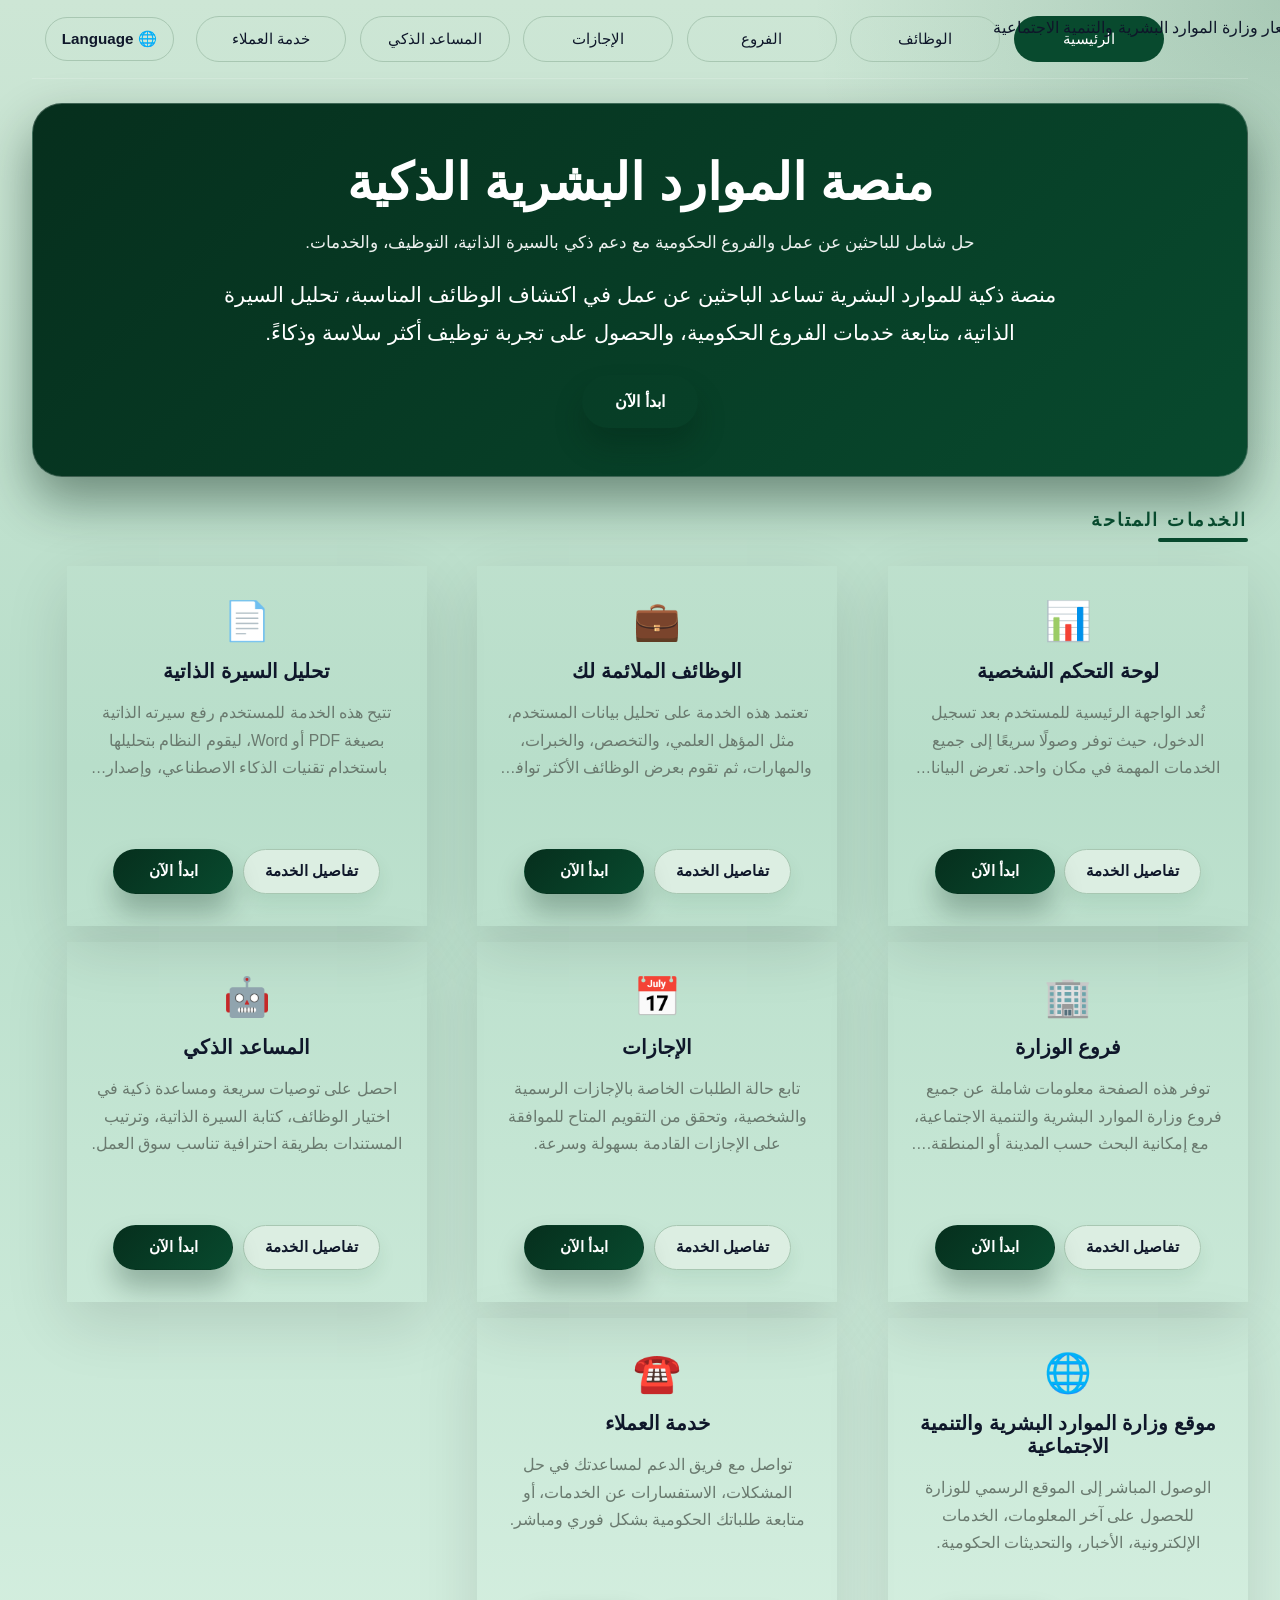
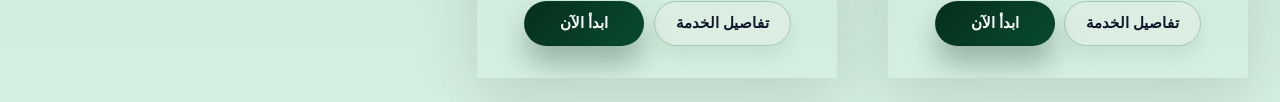
==== commit d29d8fc0: "تحديث" ====
--- a/index.html
+++ b/index.html
@@ -17,7 +17,7 @@
     </div>
     <button id="menuToggle" class="menu-toggle" aria-label="فتح القائمة">☰</button>
     <nav class="main-nav">
-      <button class="nav-btn" data-page="dashboard">لوحة التحكم</button>
+      <button class="nav-btn" data-page="home">الرئيسية</button>
       <button class="nav-btn" data-page="jobs">الوظائف</button>
       <button class="nav-btn" data-page="branches">الفروع</button>
       <button class="nav-btn" data-page="holidays">الإجازات</button>
@@ -251,6 +251,9 @@
           <p>اعرض الوظائف المقترحة مع نسبة التوافق والتوصيات الذكية.</p>
         </div>
       </div>
+      <div class="jobs-toolbar">
+        <button id="filterJobsBtn" class="secondary-btn">🔍 الوظائف المناسبة لمؤهلاتك</button>
+      </div>
       <div id="jobsList" class="job-list"></div>
     </section>
 
@@ -272,6 +275,7 @@
       </div>
       <div id="cvResult" class="analysis-card hidden">
         <h3>نتائج تحليل السيرة الذاتية</h3>
+        <p id="cvStatus" class="cv-status">-</p>
         <div class="analysis-grid">
           <div><strong>جودة السيرة:</strong> <span id="cvQuality">-</span></div>
           <div><strong>التوافق مع ATS:</strong> <span id="cvAts">-</span></div>
@@ -281,6 +285,10 @@
           <div><strong>المهارات الناقصة:</strong> <span id="cvMissing">-</span></div>
         </div>
         <p id="cvAdvice"></p>
+        <div class="cv-actions">
+          <button id="improveCvBtn" type="button" class="secondary-btn hidden">تحسين السيرة الذاتية</button>
+          <a id="downloadCvBtn" class="primary-btn hidden" download="cv-ats-friendly.txt" href="#">تحميل السيرة المحسّنة</a>
+        </div>
       </div>
     </section>
 
@@ -327,7 +335,7 @@
       <div class="page-header">
         <div>
           <h2>المساعد الذكي للتوظيف</h2>
-          <p>اسأل المساعد الذكي عن الوظائف والسيرة الذاتية والمقابلات الشخصية.</p>
+          <p>اسأل المساعد الذكي عن الأسئلة الشائعة في موقع وزارة الموارد البشرية والتنمية الاجتماعية، مثل الوظائف، الفروع، الإجازات، والسيرة الذاتية.</p>
         </div>
       </div>
       <div class="chat-card">
--- a/styles.css
+++ b/styles.css
@@ -23,6 +23,7 @@
 body {
   margin: 0;
   min-height: 100vh;
+  min-width: 320px;
   direction: rtl;
   font-family: "Segoe UI", Tahoma, Geneva, Verdana, sans-serif;
   background: radial-gradient(circle at top right, rgba(8, 74, 44, 0.18), transparent 22%),
@@ -323,21 +324,28 @@
   color: #ffffff;
 }
 
-.section-grid,
-.profile-details,
-.stats-row,
-.analysis-grid,
-.branch-grid,
-.holiday-grid,
+.section-grid {
+  display: grid;
+  width: 100%;
+  min-width: 0;
+  /* slightly wider cards: keep 4 per row but allow shrinking so they stay side-by-side */
+  grid-template-columns: repeat(4, minmax(240px, 1fr));
+  justify-content: center;
+  gap: 1rem;
+  margin-top: 1.5rem;
+}
 .job-list,
 .comments-list {
   display: grid;
   gap: 1.2rem;
 }
 
-.section-grid {
-  grid-template-columns: repeat(4, minmax(240px, 1fr));
-  margin-top: 1.5rem;
+/* (Duplicate .section-grid removed to avoid conflicts) */
+
+main {
+  width: 100%;
+  min-width: 0;
+  max-width: 1440px;
 }
 
 @media (max-width: 1280px) {
@@ -355,6 +363,28 @@
 @media (max-width: 700px) {
   .section-grid {
     grid-template-columns: 1fr;
+  }
+
+  .card-actions {
+    flex-wrap: wrap; /* allow wrapping on small screens */
+    gap: 0.5rem;
+  }
+
+  .card-actions button {
+    min-width: 100%;
+  }
+}
+
+/* responsive breakpoints: 3 / 2 / 1 columns */
+@media (max-width: 1280px) and (min-width: 981px) {
+  .section-grid {
+    grid-template-columns: repeat(3, minmax(180px, 1fr));
+  }
+}
+
+@media (max-width: 980px) and (min-width: 701px) {
+  .section-grid {
+    grid-template-columns: repeat(2, minmax(180px, 1fr));
   }
 }
 
@@ -383,13 +413,13 @@
   background: var(--accent);
 }
 
-.service-card {
+service-card {
   display: flex;
   flex-direction: column;
   align-items: center;
   text-align: center;
-  min-height: 360px;
-  padding: 2rem 1.5rem;
+  min-height: 380px; /* slightly taller */
+  padding: 2.2rem 1.6rem; /* slightly more breathing room */
   gap: 1.2rem;
   border-radius: 20px;
   border: 1px solid rgba(8, 74, 44, 0.35);
@@ -402,16 +432,20 @@
 .flip-card {
   perspective: 1200px;
   width: 100%;
+  min-width: 0;
   height: 100%;
   overflow: hidden;
+  display: block;
 }
 
 .flip-card-inner {
   position: relative;
   width: 100%;
+  min-width: 0;
   min-height: 100%;
   transform-style: preserve-3d;
   transition: transform 0.6s ease;
+  display: block;
 }
 
 .service-card.is-flipped .flip-card-inner {
@@ -437,6 +471,58 @@
   color: var(--text);
   box-sizing: border-box;
   overflow: auto;
+}
+
+.flip-card-front {
+  display: grid;
+  grid-template-rows: auto auto 1fr auto;
+  gap: 1rem;
+  padding: 2rem 1.5rem;
+  box-sizing: border-box;
+  align-items: start;
+}
+
+.flip-card-front .card-icon-row {
+  display: flex;
+  align-items: center;
+  justify-content: center;
+  width: 100%;
+}
+
+.flip-card-front .card-title-row {
+  display: flex;
+  align-items: center;
+  justify-content: center;
+  width: 100%;
+}
+
+.flip-card-front .front-copy-wrapper {
+  width: 100%;
+}
+
+.flip-card-front .front-copy {
+  margin: 0;
+  display: -webkit-box !important;
+  text-align: center;
+  color: var(--muted);
+  font-size: 0.98rem;
+  line-height: 1.75;
+  max-height: calc(1.75rem * 3) !important;
+  -webkit-line-clamp: 3;
+  -webkit-box-orient: vertical;
+  overflow: hidden !important;
+  text-overflow: ellipsis;
+  white-space: normal;
+  word-break: break-word;
+}
+
+.flip-card-front p:not(.front-copy) {
+  margin: 0;
+}
+
+.flip-card-front .card-actions {
+  margin-top: 0;
+  justify-self: center;
 }
 
 .flip-card-back::-webkit-scrollbar {
@@ -524,15 +610,76 @@
 
 .card-actions {
   display: flex;
-  gap: 0.75rem;
+  gap: 0.6rem;
   width: 100%;
   justify-content: center;
-  flex-wrap: wrap;
+  align-items: center;
+  flex-wrap: nowrap; /* keep buttons side-by-side */
+  margin-top: auto;
 }
 
 .card-actions button {
   width: auto;
-  min-width: 140px;
+  min-width: 120px;
+}
+
+.summary-card.service-card {
+  display: flex;
+  flex-direction: column;
+  justify-content: space-between;
+  width: 100%;
+  min-width: 0;
+  max-width: 360px;
+  width: auto;
+  /* make each card a small square (wider) */
+  aspect-ratio: 1 / 1;
+  align-items: stretch;
+  overflow: hidden;
+}
+
+.summary-card.service-card .flip-card,
+.summary-card.service-card .flip-card-inner,
+.summary-card.service-card .flip-card-front,
+.summary-card.service-card .flip-card-back,
+.summary-card.service-card .service-icon,
+.summary-card.service-card h3,
+.summary-card.service-card > p {
+  width: 100%;
+  min-width: 0;
+  max-width: 100%;
+  box-sizing: border-box;
+}
+
+/* ensure the flip wrapper fills the square cell */
+.summary-card.service-card .flip-card {
+  height: 100%;
+}
+
+.summary-card.service-card .flip-card-inner {
+  min-height: 100%;
+}
+
+.summary-card.service-card .service-icon {
+  font-size: 2.4rem;
+  display: inline-flex;
+  align-items: center;
+  justify-content: center;
+  flex-shrink: 0;
+}
+
+.summary-card.service-card h3 {
+  text-align: center;
+  margin: 0;
+}
+
+.summary-card.service-card > p {
+  flex: 1 1 auto;
+  text-align: center;
+  margin: 0;
+  display: block;
+  overflow: visible;
+  -webkit-line-clamp: unset;
+  -webkit-box-orient: unset;
 }
 
 .secondary-btn {
@@ -580,6 +727,17 @@
   margin: 0;
 }
 
+.jobs-toolbar {
+  display: flex;
+  justify-content: flex-end;
+  margin-bottom: 1.2rem;
+}
+
+.jobs-toolbar button {
+  white-space: nowrap;
+}
+
+
 .page-header p {
   margin: 0.5rem 0 0;
   color: var(--muted);
@@ -1011,8 +1169,8 @@
   }
 
   .service-card {
-    min-height: auto;
     padding: 1rem;
+    min-height: 340px;
   }
 
   .hero {
@@ -1028,9 +1186,16 @@
 
   .section-grid .service-card {
     padding: 0.9rem;
-  }
-
-  .hero h1 {
+    min-height: 320px;
+  }
+
+  .summary-card.service-card,
+  .summary-card.service-card .flip-card,
+  .summary-card.service-card .flip-card-inner,
+  .summary-card.service-card .flip-card-front,
+  .summary-card.service-card .flip-card-back {
+  width: 100%;
+  min-width: 0;
     font-size: 1.6rem;
   }
 
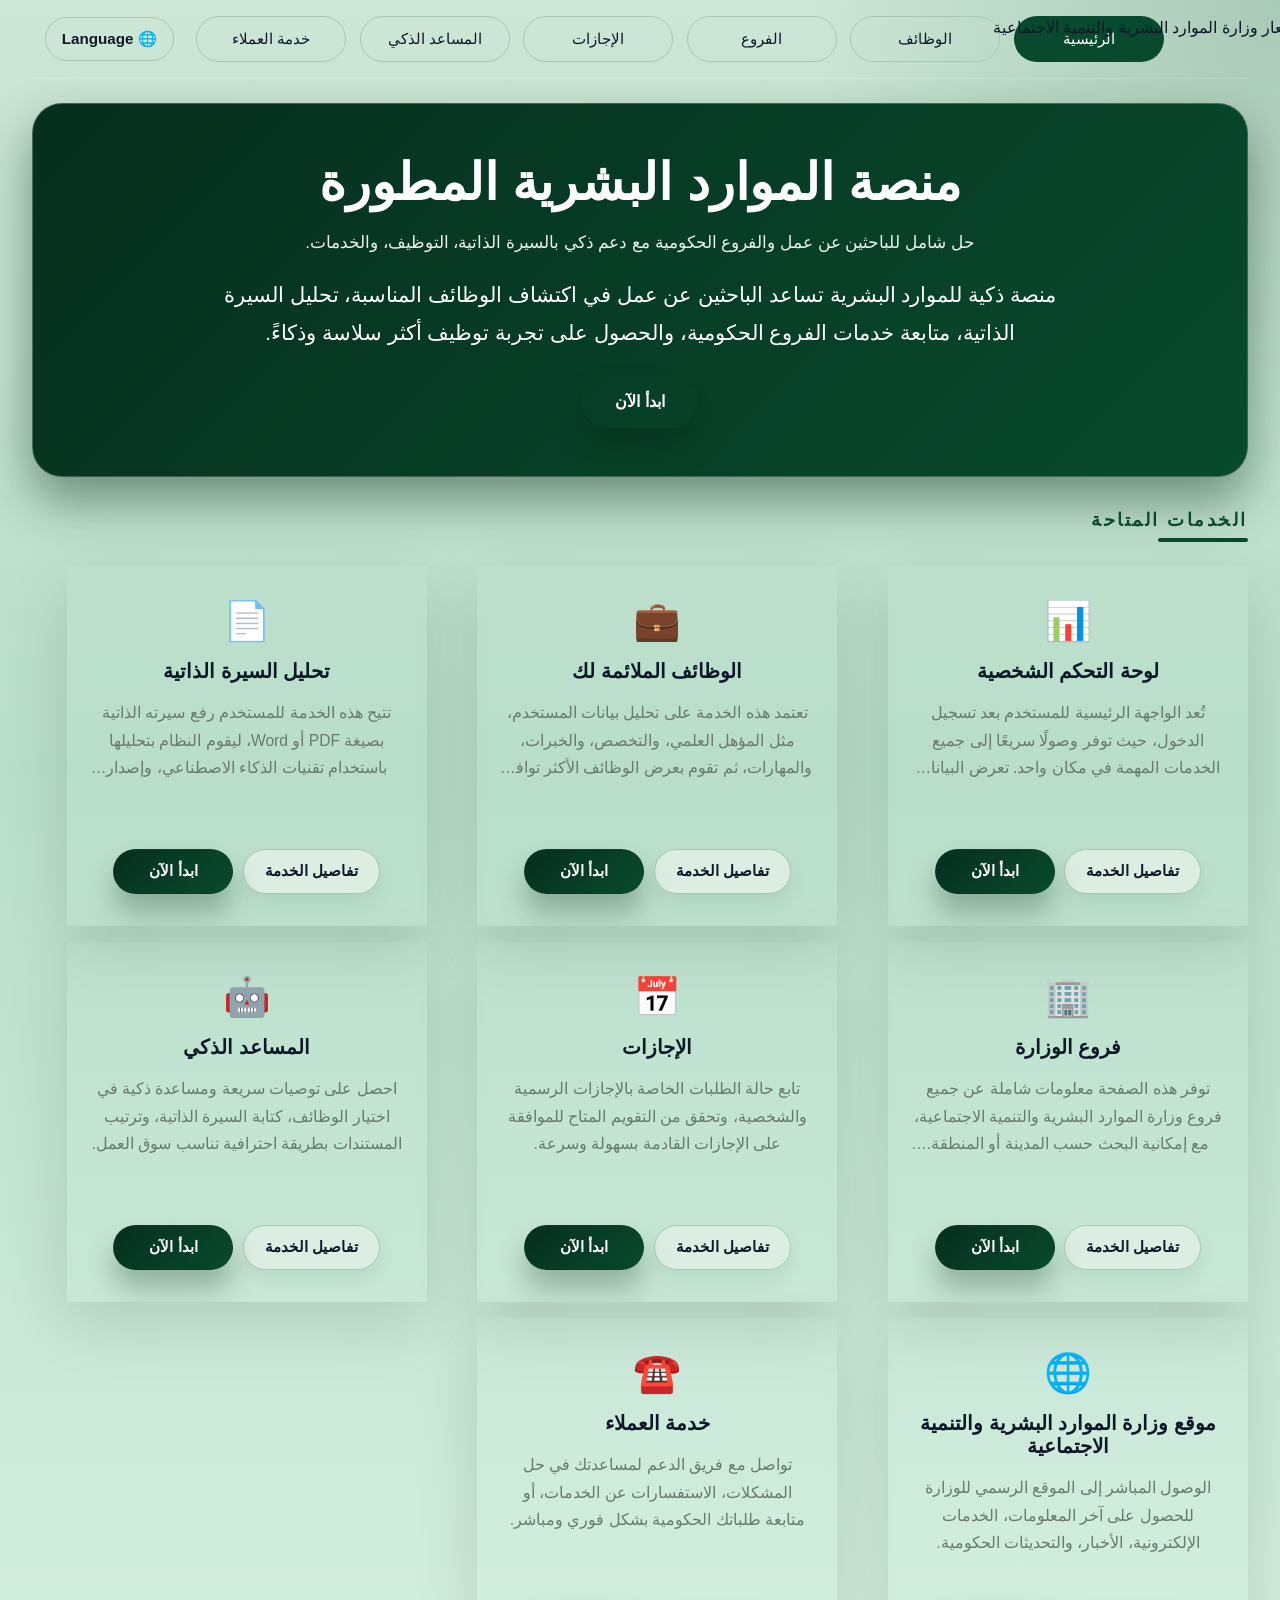
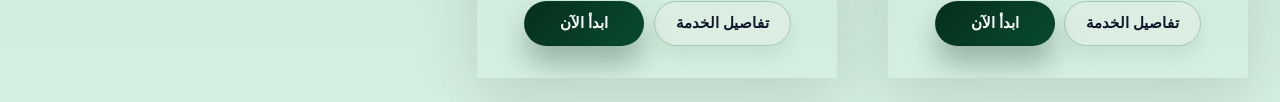
==== commit 020f6538: "تحديث الموقع" ====
--- a/index.html
+++ b/index.html
@@ -3,7 +3,7 @@
 <head>
   <meta charset="UTF-8" />
   <meta name="viewport" content="width=device-width, initial-scale=1.0" />
-  <title>المنصة الذكية للموارد البشرية</title>
+  <title>المنصة المطورة للموارد البشرية</title>
   <link rel="stylesheet" href="styles.css" />
 </head>
 <body>
@@ -30,7 +30,7 @@
   <main>
     <section id="home" class="page active">
     <div class="hero">
-      <h1>منصة الموارد البشرية الذكية</h1>
+      <h1>منصة الموارد البشرية المطورة</h1>
       <p>حل شامل للباحثين عن عمل والفروع الحكومية مع دعم ذكي بالسيرة الذاتية، التوظيف، والخدمات.</p>
       <div class="hero-banner">
         <p>منصة ذكية للموارد البشرية تساعد الباحثين عن عمل في اكتشاف الوظائف المناسبة، تحليل السيرة الذاتية، متابعة خدمات الفروع الحكومية، والحصول على تجربة توظيف أكثر سلاسة وذكاءً.</p>
